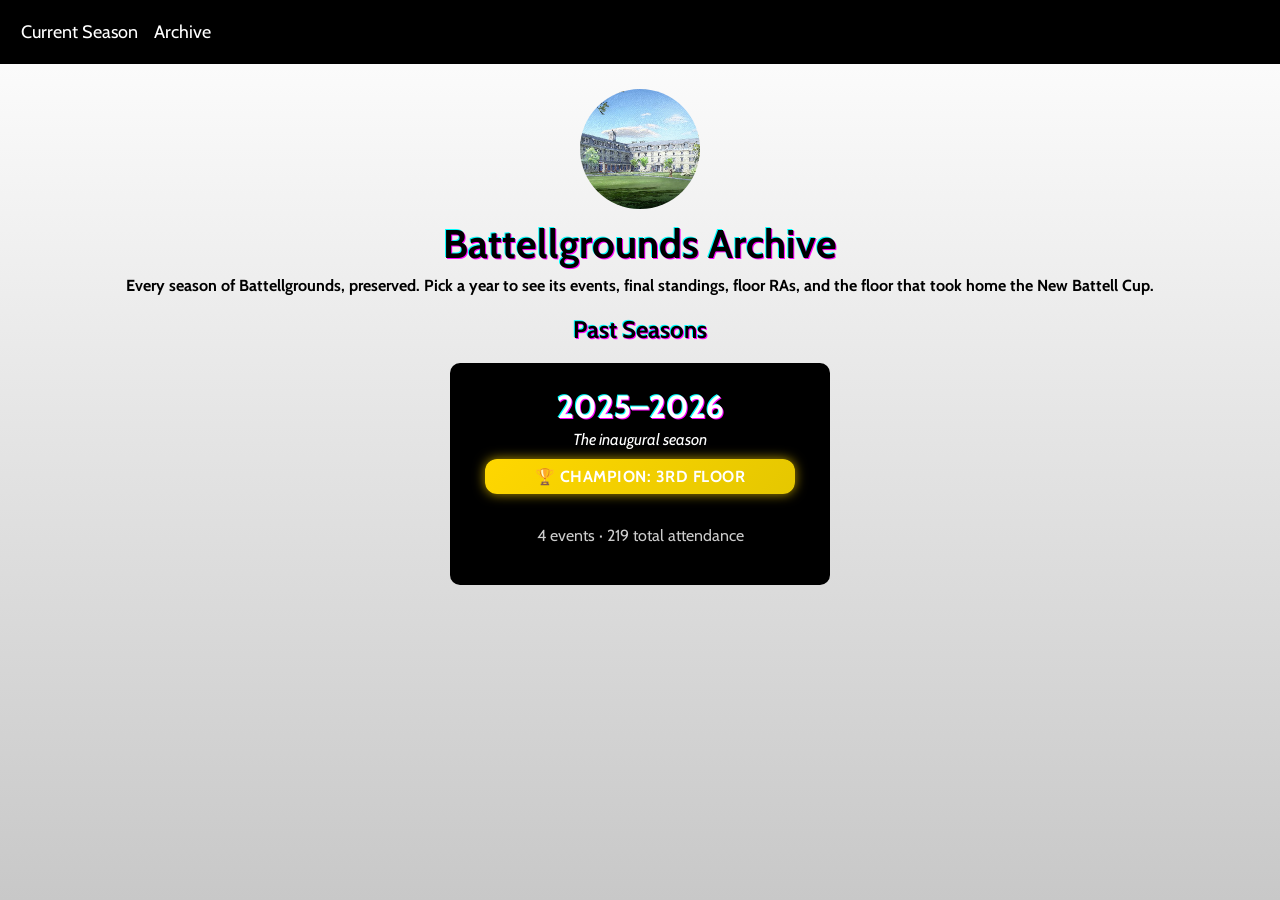
==== archive.html @ 854cfc61 "2026-2027 UPDATE" ====
<!DOCTYPE html>
<html lang="en">
  <head>
    <meta charset="UTF-8" />
    <meta name="viewport" content="width=device-width">
    <link href="style-2026-9-30.css" rel="stylesheet" type="text/css" />
    <link href="archive/archive.css" rel="stylesheet" type="text/css" />
    <title>Battellgrounds Archive</title>
  </head>

  <body>
    <nav>
      <a href="index.html" class="nav-bar">Current Season</a>
      <a href="archive.html" class="nav-bar">Archive</a>
    </nav>

    <div class="header">
      <img id="cup-logo" src="assets/Battell.jpg" alt="Logo">
      <h1 class="header-text">Battellgrounds Archive</h1>
    </div>

    <section id="about">
      <h4>
        Every season of Battellgrounds, preserved. Pick a year to see its events,
        final standings, floor RAs, and the floor that took home the New Battell Cup.
      </h4>
    </section>

    <section>
      <h2>Past Seasons</h2>
      <div id="seasons-container" class="season-list"></div>
    </section>

    <script type="module" src="archive/archive.js"></script>
  </body>
</html>
---- style-2026-9-30.css ----
@import url('https://fonts.googleapis.com/css2?family=Cabin:wght@400;500;600;700&display=swap');

/* ---------------- Root Variables ---------------- */
:root {
    --cyan: #00ffff;
    --magenta: #ff00ff;
    --header-bg: #000000;
}

/* ---------------- Body ---------------- */
body {
    font-family: 'Cabin', monospace;
    background:  linear-gradient( #ffffff, #c8c8c8);
    color:  #000000; 
    text-align: center;
    padding: 20px;
    margin: 0;
    scroll-behavior: smooth;
    min-height: 100vh;
    margin: 0;
    padding: 0;
    width: 100%;
}

/* ---------------- Header ---------------- */
.header {        
    display: flex; 
    flex-direction: column;
    justify-content: center; /* horizontally centers children */
    align-items: center;     /* vertically centers children */
    margin-top: 25px;
    flex-direction: column;
    gap: 10px;                  /* space between logo and title */ 
}



/* Logo image */
#cup-logo {
    width: 120px;
    height: 120px;
    border-radius: 50%;
    object-fit: cover;
    transition: transform 0.3s ease-in-out;
    size: 50%;
}

/* Header text */
.header h1 {
    font-size: 2.5em;
    font-weight: 700;
    text-shadow: 1px 1px var(--magenta), -1px -1px var(--cyan);
    margin: 0;               /* remove extra margins */
}

/* Navbar (right side) */
nav {
    margin-left: auto;          /* push navbar to the right */
    display: flex;
    background-color: var(--header-bg);
    padding: 1%;                /* space between links */
}


#cup-logo:hover {
    transform: scale(1.1);
}

/* ---------------- Typography ---------------- */
h2 {
    text-align: center;
    text-shadow: 1px 1px var(--magenta), -1px -1px var(--cyan);
}

p {
    font-family: 'Cabin', monospace;
    text-align: center;
}

h4 {
    margin: 8px;
}


/* ---------------- Navigation ---------------- */


nav a {
    color: white;
    text-decoration: none;
    padding: 8px;
    font-size: large;
    border-radius: 10px;
    transition: all 0.3s ease;
}

nav a:hover {
    background-color: rgba(255, 0, 255, 0.2);
    text-shadow: 0px 0px 8px var(--magenta), 0px 0px 12px var(--cyan);
    transform: scale(1.05);
}

/* ---------------- Event Cards ---------------- */



.event-card h2 {
    text-shadow: 1px 1px var(--magenta), -1px -1px var(--cyan);
    color: #ffffff;
}

.event-card p {
    color: #ffffff;
}

.event-card:hover {
    cursor: pointer;
    transform: scale(1.05);
    z-index: 10;
}

.event-img {
    width: 100%;
    border-radius: 10px;
    box-shadow: 0 0 5px #000000;
    transition: transform 0.3s ease, box-shadow 0.3s ease;
}

.event-img:hover {
    transform: scale(1.05);
    box-shadow: 0 0 10px var(--magenta), 0 0 15px var(--cyan);
}

/* ---------------- Buttons ---------------- */
button {
    font-family: 'Cabin', monospace;
    background-color: #202020;
    padding: 12px 25px;
    margin: 2%;
    border-radius: 10px;
    border: 2px solid rgba(255,255,255,0.3);
    font-weight: bold;
    cursor: pointer;
    text-transform: uppercase;
    transition: all 0.3s ease;
}

button:hover {
    color: #000;
    transform: scale(1.05);
}

/* ---------------- Glitch Animation ---------------- */
@keyframes glitch {
    0% { text-shadow: 2px 2px var(--magenta), -2px -2px var(--cyan); }
    50% { text-shadow: -2px -2px var(--magenta), 2px 2px var(--cyan); }
    100% { text-shadow: 2px -2px var(--magenta), -2px 2px var(--cyan); }
}

.glitch {
    display: inline-block;
    animation: glitch 0.5s infinite alternate;
}

.attendees {
  background: linear-gradient(135deg, #1e90ff, #00c3ff); /* blue gradient */
  box-shadow: 0 2px 6px rgba(0, 0, 0, 0.4);
  width: 80%; 
  display: inline-block; 
  font-weight: bold;
  font-size: 1rem;
  padding: 0.5rem 1rem;
  border-radius: 12px;
  text-align: center;
  margin-top: 5px;
  letter-spacing: 0.5px;
  text-transform: uppercase;
}

.winning-floor {
  background: linear-gradient(135deg, gold, #e5c700);
  color: #000;
  font-weight: bold;
  font-size: 1rem;
  padding: 0.5rem 1rem;
  border-radius: 12px;
  text-align: center;
  margin-top: 10px;
  display: inline-block; 
  box-shadow: 0 0 12px rgba(255, 215, 0, 0.7);
  letter-spacing: 0.5px;
  text-transform: uppercase;
  width: 80%
}

ul {
  list-style-type: none;
  padding: 0;
  margin: 0;
}


.carousel-wrapper {
  overflow: hidden;
  width: 100%;
}

#events-container {
  display: flex;
  transition: transform 0.4s ease;
  gap: 1rem;
}

.event-card {
  flex: 0 0 85%;   /* Mobile: 1 per view */
  box-sizing: border-box;
  margin: 1rem;
    background-color: rgb(0, 0, 0);
    width: 250px;
    border-radius: 10px;
    text-align: center;
    transition: transform 0.35s ease, box-shadow 0.35s ease;
}

@media (min-width: 768px) {
  .event-card {
    flex: 0 0 40%;   /* Tablet: 2 per view */
  }
}

@media (min-width: 1100px) {
  .event-card {
    flex: 0 0 28%;  /* Desktop: 3 per view */
  }
}

#prev-btn, #next-btn{
    padding: 1rem;
    background-color: rgb(0, 0, 0);
    border-radius: 10px;
    text-align: center;
    transition: transform 0.35s ease;
    color: white; 
    padding: 10px 25px; 
    font-size: 1.6rem; 

}

/* ---------------- Standings ---------------- */
.standings {
    max-width: 720px;
    margin: 1.5rem auto 2.5rem;
    padding: 0 16px;
    display: flex;
    flex-direction: column;
    gap: 0.75rem;
}

.standing-row {
    display: grid;
    grid-template-columns: auto 1fr auto;
    align-items: center;
    gap: 1rem;
    padding: 1rem 1.25rem;
    background-color: #000;
    color: #fff;
    border-radius: 12px;
    border: 2px solid transparent;
    transition: transform 0.3s ease, box-shadow 0.3s ease;
}

.standing-row:hover {
    transform: scale(1.02);
    box-shadow: 0 0 10px var(--magenta), 0 0 15px var(--cyan);
}

.standing-row.rank-1 {
    border-color: gold;
    box-shadow: 0 0 14px rgba(255, 215, 0, 0.45);
}

.standing-rank {
    width: 48px;
    height: 48px;
    border-radius: 50%;
    display: flex;
    align-items: center;
    justify-content: center;
    font-size: 1.3rem;
    font-weight: 700;
    background-color: #202020;
    border: 2px solid rgba(255, 255, 255, 0.3);
}

.rank-1 .standing-rank {
    background: linear-gradient(135deg, gold, #e5c700);
    border-color: gold;
    color: #000;
    box-shadow: 0 0 12px rgba(255, 215, 0, 0.7);
}

.rank-2 .standing-rank {
    background: linear-gradient(135deg, #f0f0f0, #a8a8a8);
    border-color: #d0d0d0;
    color: #000;
}

.rank-3 .standing-rank {
    background: linear-gradient(135deg, #e8a868, #b06a2c);
    border-color: #c97f3c;
    color: #000;
}

.standing-info {
    min-width: 0;
}

.standing-floor,
.standing-ras,
.standing-points {
    color: #fff;
    margin: 0;
}

.standing-floor {
    text-align: left;
    font-size: 1.25rem;
    font-weight: 700;
}

.standing-ras {
    text-align: left;
    margin-top: 0.2rem;
    font-size: 0.9rem;
    opacity: 0.75;
}

.standing-bar {
    height: 6px;
    margin-top: 0.6rem;
    border-radius: 3px;
    background-color: rgba(255, 255, 255, 0.12);
    overflow: hidden;
}

.standing-bar span {
    display: block;
    height: 100%;
    border-radius: 3px;
    background: linear-gradient(90deg, var(--cyan), var(--magenta));
}

.standing-points {
    text-align: right;
    font-size: 1.7rem;
    font-weight: 700;
    line-height: 1;
}

.standing-points small {
    display: block;
    margin-top: 0.3rem;
    font-size: 0.7rem;
    font-weight: 600;
    letter-spacing: 1px;
    text-transform: uppercase;
    opacity: 0.7;
}

.standings-note {
    font-style: italic;
    opacity: 0.75;
}

/* ---------------- Rules ---------------- */
.section-intro {
    max-width: 640px;
    margin: 0 auto;
    padding: 0 16px;
}

.rules {
    max-width: 720px;
    margin: 1.5rem auto 3rem;
    padding: 0 16px;
    display: grid;
    grid-template-columns: repeat(2, 1fr);
    gap: 1rem;
    text-align: left;
}

.rule-card {
    background-color: #000;
    color: #fff;
    border-radius: 12px;
    padding: 1.5rem;
}

.rule-card h3 {
    margin: 0 0 0.5rem;
    font-size: 1.3rem;
    text-shadow: 1px 1px var(--magenta), -1px -1px var(--cyan);
}

.rule-card p {
    color: #fff;
    text-align: left;
    margin: 0.5rem 0;
    line-height: 1.5;
}

.rule-card .rule-icon {
    font-size: 2rem;
    margin: 0 0 0.25rem;
}

.rule-wide {
    grid-column: 1 / -1;
}

.placement-points {
    display: grid;
    grid-template-columns: repeat(4, 1fr);
    gap: 0.5rem;
    margin-top: 1rem;
}

.placement {
    padding: 0.6rem 0.25rem;
    border-radius: 10px;
    background-color: #202020;
    border: 1px solid rgba(255, 255, 255, 0.25);
    color: #fff;
}

.rule-card .placement p {
    color: inherit;
    text-align: center;
    margin: 0;
}

.placement-place {
    font-size: 0.75rem;
    letter-spacing: 1px;
    text-transform: uppercase;
    opacity: 0.85;
}

.rule-card .placement .placement-value {
    font-size: 1.5rem;
    font-weight: 700;
    line-height: 1.2;
}

.placement-1 {
    background: linear-gradient(135deg, gold, #e5c700);
    border-color: gold;
    color: #000;
    box-shadow: 0 0 10px rgba(255, 215, 0, 0.5);
}

.placement-2 {
    background: linear-gradient(135deg, #f0f0f0, #a8a8a8);
    border-color: #d0d0d0;
    color: #000;
}

.placement-3 {
    background: linear-gradient(135deg, #e8a868, #b06a2c);
    border-color: #c97f3c;
    color: #000;
}

.fine-print li {
    position: relative;
    padding-left: 1.5rem;
    margin: 0.5rem 0;
    line-height: 1.5;
}

.fine-print li::before {
    content: "▸";
    position: absolute;
    left: 0.25rem;
    color: var(--cyan);
}

@media (max-width: 480px) {
    .standing-row {
        gap: 0.75rem;
        padding: 0.85rem 1rem;
    }

    .standing-rank {
        width: 40px;
        height: 40px;
        font-size: 1.1rem;
    }

    .standing-points {
        font-size: 1.4rem;
    }

    .placement-points {
        grid-template-columns: repeat(2, 1fr);
    }
}

@media (max-width: 640px) {
    .rules {
        grid-template-columns: 1fr;
    }
}
---- archive/archive.css ----
/* ---------------- Archive & Season Pages ---------------- */
/* Loaded after style-2026-9-30.css; reuses its variables, .winning-floor and .attendees */

section {
    padding: 0 16px;
}

.season-tagline {
    font-style: italic;
    margin: 0;
}

.season-meta {
    opacity: 0.8;
}

.muted {
    opacity: 0.6;
    font-style: italic;
}

/* ---------------- Season List ---------------- */
.season-list {
    display: flex;
    flex-wrap: wrap;
    justify-content: center;
    gap: 1.5rem;
    margin: 1rem auto 3rem;
}

.season-card {
    display: block;
    width: 100%;
    max-width: 380px;
    padding: 1.5rem 1rem;
    box-sizing: border-box;
    background-color: #000;
    color: #fff;
    text-decoration: none;
    border-radius: 10px;
    transition: transform 0.35s ease, box-shadow 0.35s ease;
}

.season-card:hover {
    transform: scale(1.05);
    box-shadow: 0 0 10px var(--magenta), 0 0 15px var(--cyan);
}

.season-card p {
    color: #fff;
}

.season-title {
    font-size: 2rem;
    margin: 0 0 0.25rem;
}

/* ---------------- Champion Banner ---------------- */
.champion-banner {
    max-width: 520px;
    margin: 2rem auto;
    padding: 1.5rem 1rem;
    background-color: #000;
    color: #fff;
    border-radius: 12px;
    box-shadow: 0 0 18px rgba(255, 215, 0, 0.6);
    border: 2px solid gold;
}

.champion-banner p {
    color: #fff;
    margin: 0.4rem 0;
}

.champion-label {
    text-transform: uppercase;
    letter-spacing: 2px;
    color: gold !important;
    font-weight: 700;
}

.champion-floor {
    font-size: 2.4rem;
    margin: 0.5rem 0;
}

.champion-points {
    font-size: 1.3rem;
    font-weight: 600;
}

/* ---------------- Event Grid ---------------- */
.archive-events {
    display: grid;
    grid-template-columns: repeat(auto-fit, minmax(260px, 1fr));
    gap: 1.5rem;
    max-width: 1200px;
    margin: 1rem auto 2rem;
}

.archive-event {
    display: flex;
    flex-direction: column;
    align-items: center;
    background-color: #000;
    border-radius: 10px;
    padding: 0.5rem 1rem 1rem;
    transition: transform 0.35s ease;
}

.archive-event:hover {
    transform: scale(1.03);
}

.archive-event h2 {
    color: #fff;
}

.archive-event p {
    color: #fff;
}

.archive-event .winning-floor {
    color: #000;
    margin-top: auto; /* pin badges to the bottom so they line up across cards */
}

/* ---------------- Scoring & Footer ---------------- */
.back-link {
    margin: 2rem 0 3rem;
}

.back-link a {
    color: #000;
    font-weight: 700;
}

@media (max-width: 600px) {
    nav {
        flex-wrap: wrap;
        justify-content: center;
    }
}
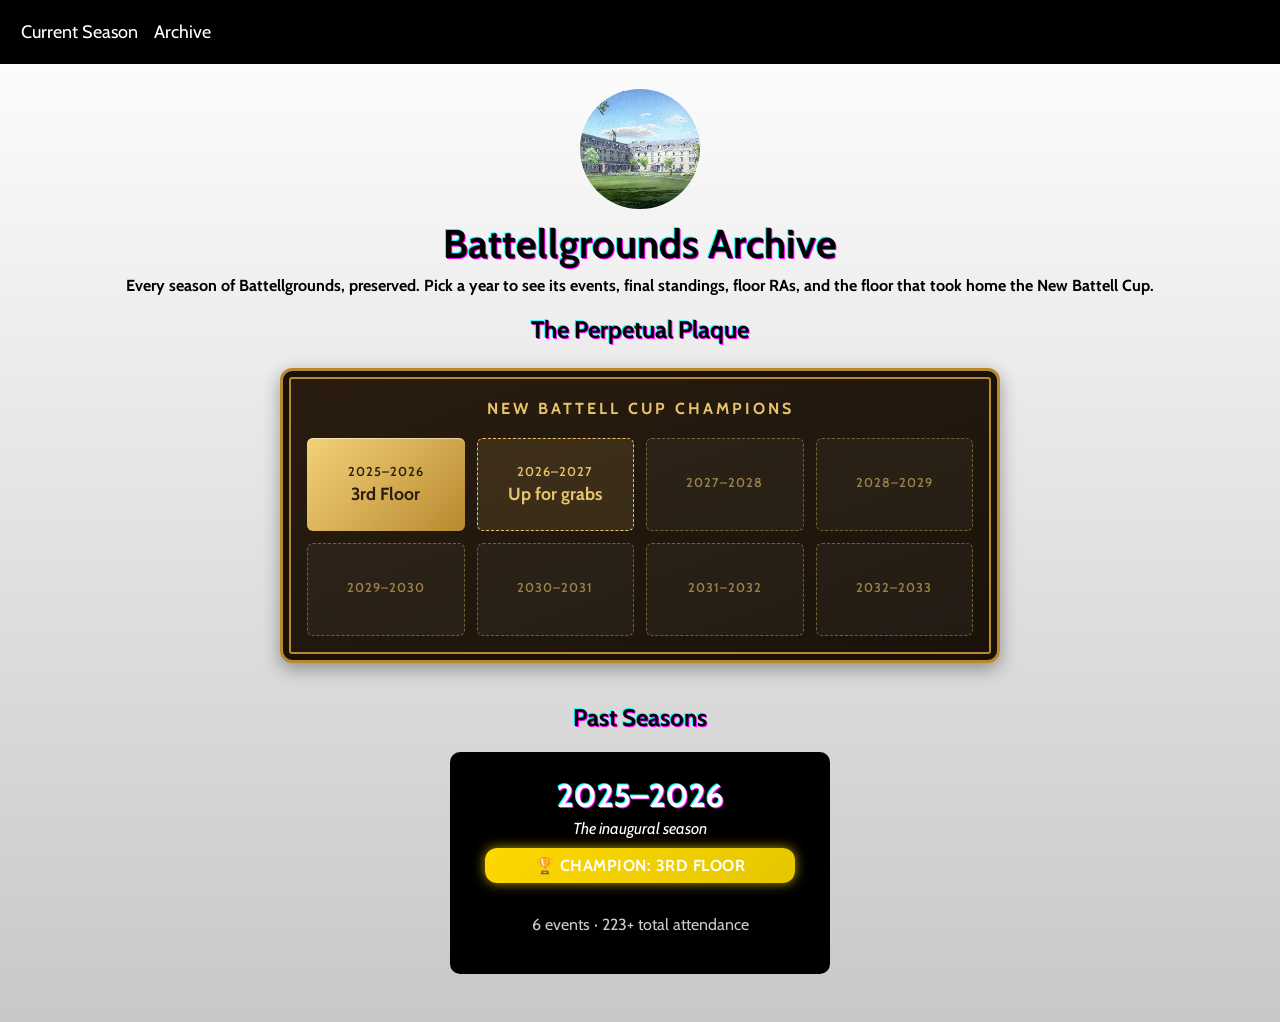
==== commit 583cb7b7: "Archive past seasons and set up the 2026-2027 season - Move all season data to JSON in data/, fetche" ====
--- a/archive.html
+++ b/archive.html
@@ -2,13 +2,13 @@
 <html lang="en">
   <head>
     <meta charset="UTF-8" />
-    <meta name="viewport" content="width=device-width">
-    <link href="style-2026-9-30.css" rel="stylesheet" type="text/css" />
-    <link href="archive/archive.css" rel="stylesheet" type="text/css" />
+    <meta name="viewport" content="width=device-width, initial-scale=1">
+    <!-- When you change code or styles, bump ?v= here and in index.html and season.html -->
+    <link href="style.css?v=3" rel="stylesheet" type="text/css" />
     <title>Battellgrounds Archive</title>
   </head>
 
-  <body>
+  <body data-page="archive" class="subpage">
     <nav>
       <a href="index.html" class="nav-bar">Current Season</a>
       <a href="archive.html" class="nav-bar">Archive</a>
@@ -26,11 +26,19 @@
       </h4>
     </section>
 
+    <section id="plaque">
+      <h2>The Perpetual Plaque</h2>
+      <div class="plaque">
+        <p class="plaque-title">New Battell Cup Champions</p>
+        <div class="plaque-slots" id="plaque-slots"></div>
+      </div>
+    </section>
+
     <section>
       <h2>Past Seasons</h2>
       <div id="seasons-container" class="season-list"></div>
     </section>
 
-    <script type="module" src="archive/archive.js"></script>
+    <script type="module" src="js/app.js?v=3"></script>
   </body>
 </html>
--- a/style.css
+++ b/style.css
@@ -0,0 +1,965 @@
+@import url('https://fonts.googleapis.com/css2?family=Cabin:wght@400;500;600;700&display=swap');
+
+/* ---------------- Root Variables ---------------- */
+:root {
+    --cyan: #00ffff;
+    --magenta: #ff00ff;
+    --header-bg: #000000;
+}
+
+/* ---------------- Body ---------------- */
+body {
+    font-family: 'Cabin', monospace;
+    background: linear-gradient(#ffffff, #c8c8c8);
+    color: #000000;
+    text-align: center;
+    scroll-behavior: smooth;
+    min-height: 100vh;
+    margin: 0;
+    padding: 0;
+    width: 100%;
+}
+
+/* ---------------- Header ---------------- */
+.header {        
+    display: flex; 
+    flex-direction: column;
+    justify-content: center; /* horizontally centers children */
+    align-items: center;     /* vertically centers children */
+    margin-top: 25px;
+    flex-direction: column;
+    gap: 10px;                  /* space between logo and title */ 
+}
+
+
+
+/* Logo image */
+#cup-logo {
+    width: 120px;
+    height: 120px;
+    border-radius: 50%;
+    object-fit: cover;
+    transition: transform 0.3s ease-in-out;
+    size: 50%;
+}
+
+/* Header text */
+.header h1 {
+    font-size: 2.5em;
+    font-weight: 700;
+    text-shadow: 1px 1px var(--magenta), -1px -1px var(--cyan);
+    margin: 0;               /* remove extra margins */
+}
+
+/* Navbar (right side) */
+nav {
+    margin-left: auto;          /* push navbar to the right */
+    display: flex;
+    background-color: var(--header-bg);
+    padding: 1%;                /* space between links */
+}
+
+
+#cup-logo:hover {
+    transform: scale(1.1);
+}
+
+/* ---------------- Typography ---------------- */
+h2 {
+    text-align: center;
+    text-shadow: 1px 1px var(--magenta), -1px -1px var(--cyan);
+}
+
+p {
+    font-family: 'Cabin', monospace;
+    text-align: center;
+}
+
+h4 {
+    margin: 8px;
+}
+
+
+/* ---------------- Navigation ---------------- */
+
+
+nav a {
+    color: white;
+    text-decoration: none;
+    padding: 8px;
+    font-size: large;
+    border-radius: 10px;
+    transition: all 0.3s ease;
+}
+
+nav a:hover {
+    background-color: rgba(255, 0, 255, 0.2);
+    text-shadow: 0px 0px 8px var(--magenta), 0px 0px 12px var(--cyan);
+    transform: scale(1.05);
+}
+
+/* ---------------- Event Cards ---------------- */
+
+
+
+.event-card h2 {
+    text-shadow: 1px 1px var(--magenta), -1px -1px var(--cyan);
+    color: #ffffff;
+}
+
+.event-card p {
+    color: #ffffff;
+}
+
+.event-card:hover {
+    cursor: pointer;
+    transform: scale(1.05);
+    z-index: 10;
+}
+
+.event-img {
+    width: 100%;
+    border-radius: 10px;
+    box-shadow: 0 0 5px #000000;
+    transition: transform 0.3s ease, box-shadow 0.3s ease;
+}
+
+.event-img:hover {
+    transform: scale(1.05);
+    box-shadow: 0 0 10px var(--magenta), 0 0 15px var(--cyan);
+}
+
+/* ---------------- Buttons ---------------- */
+button {
+    font-family: 'Cabin', monospace;
+    background-color: #202020;
+    padding: 12px 25px;
+    margin: 2%;
+    border-radius: 10px;
+    border: 2px solid rgba(255,255,255,0.3);
+    font-weight: bold;
+    cursor: pointer;
+    text-transform: uppercase;
+    transition: all 0.3s ease;
+}
+
+button:hover {
+    color: #000;
+    transform: scale(1.05);
+}
+
+/* ---------------- Glitch Animation ---------------- */
+@keyframes glitch {
+    0% { text-shadow: 2px 2px var(--magenta), -2px -2px var(--cyan); }
+    50% { text-shadow: -2px -2px var(--magenta), 2px 2px var(--cyan); }
+    100% { text-shadow: 2px -2px var(--magenta), -2px 2px var(--cyan); }
+}
+
+.glitch {
+    display: inline-block;
+    animation: glitch 0.5s infinite alternate;
+}
+
+.attendees {
+  background: linear-gradient(135deg, #1e90ff, #00c3ff); /* blue gradient */
+  box-shadow: 0 2px 6px rgba(0, 0, 0, 0.4);
+  width: 80%; 
+  display: inline-block; 
+  font-weight: bold;
+  font-size: 1rem;
+  padding: 0.5rem 1rem;
+  border-radius: 12px;
+  text-align: center;
+  margin-top: 5px;
+  letter-spacing: 0.5px;
+  text-transform: uppercase;
+}
+
+.winning-floor {
+  background: linear-gradient(135deg, gold, #e5c700);
+  color: #000;
+  font-weight: bold;
+  font-size: 1rem;
+  padding: 0.5rem 1rem;
+  border-radius: 12px;
+  text-align: center;
+  margin-top: 10px;
+  display: inline-block; 
+  box-shadow: 0 0 12px rgba(255, 215, 0, 0.7);
+  letter-spacing: 0.5px;
+  text-transform: uppercase;
+  width: 80%
+}
+
+ul {
+  list-style-type: none;
+  padding: 0;
+  margin: 0;
+}
+
+
+.carousel-wrapper {
+  overflow: hidden;
+  width: 100%;
+}
+
+#events-container {
+  display: flex;
+  transition: transform 0.4s ease;
+  gap: 1rem;
+}
+
+.event-card {
+  flex: 0 0 85%;   /* Mobile: 1 per view */
+  box-sizing: border-box;
+  margin: 1rem;
+    background-color: rgb(0, 0, 0);
+    width: 250px;
+    border-radius: 10px;
+    text-align: center;
+    transition: transform 0.35s ease, box-shadow 0.35s ease;
+}
+
+@media (min-width: 768px) {
+  .event-card {
+    flex: 0 0 40%;   /* Tablet: 2 per view */
+  }
+}
+
+@media (min-width: 1100px) {
+  .event-card {
+    flex: 0 0 28%;  /* Desktop: 3 per view */
+  }
+}
+
+#prev-btn, #next-btn{
+    padding: 1rem;
+    background-color: rgb(0, 0, 0);
+    border-radius: 10px;
+    text-align: center;
+    transition: transform 0.35s ease;
+    color: white; 
+    padding: 10px 25px; 
+    font-size: 1.6rem; 
+
+}
+
+/* ---------------- Standings ---------------- */
+.standings {
+    max-width: 720px;
+    margin: 1.5rem auto 2.5rem;
+    padding: 0 16px;
+    display: flex;
+    flex-direction: column;
+    gap: 0.75rem;
+}
+
+.standing-row {
+    display: grid;
+    grid-template-columns: auto 1fr auto;
+    align-items: center;
+    gap: 1rem;
+    padding: 1rem 1.25rem;
+    background-color: #000;
+    color: #fff;
+    border-radius: 12px;
+    border: 2px solid transparent;
+    transition: transform 0.3s ease, box-shadow 0.3s ease;
+}
+
+.standing-row:hover {
+    transform: scale(1.02);
+    box-shadow: 0 0 10px var(--magenta), 0 0 15px var(--cyan);
+}
+
+.standing-row.rank-1 {
+    border-color: gold;
+    box-shadow: 0 0 14px rgba(255, 215, 0, 0.45);
+}
+
+.standing-rank {
+    width: 48px;
+    height: 48px;
+    border-radius: 50%;
+    display: flex;
+    align-items: center;
+    justify-content: center;
+    font-size: 1.3rem;
+    font-weight: 700;
+    background-color: #202020;
+    border: 2px solid rgba(255, 255, 255, 0.3);
+}
+
+.rank-1 .standing-rank {
+    background: linear-gradient(135deg, gold, #e5c700);
+    border-color: gold;
+    color: #000;
+    box-shadow: 0 0 12px rgba(255, 215, 0, 0.7);
+}
+
+.rank-2 .standing-rank {
+    background: linear-gradient(135deg, #f0f0f0, #a8a8a8);
+    border-color: #d0d0d0;
+    color: #000;
+}
+
+.rank-3 .standing-rank {
+    background: linear-gradient(135deg, #e8a868, #b06a2c);
+    border-color: #c97f3c;
+    color: #000;
+}
+
+.standing-info {
+    min-width: 0;
+}
+
+.standing-floor,
+.standing-ras,
+.standing-points {
+    color: #fff;
+    margin: 0;
+}
+
+.standing-floor {
+    text-align: left;
+    font-size: 1.25rem;
+    font-weight: 700;
+}
+
+.standing-ras {
+    text-align: left;
+    margin-top: 0.2rem;
+    font-size: 0.9rem;
+    opacity: 0.75;
+}
+
+.standing-bar {
+    height: 6px;
+    margin-top: 0.6rem;
+    border-radius: 3px;
+    background-color: rgba(255, 255, 255, 0.12);
+    overflow: hidden;
+}
+
+.standing-bar span {
+    display: block;
+    height: 100%;
+    border-radius: 3px;
+    background: linear-gradient(90deg, var(--cyan), var(--magenta));
+}
+
+.standing-points {
+    text-align: right;
+    font-size: 1.7rem;
+    font-weight: 700;
+    line-height: 1;
+}
+
+.standing-points small {
+    display: block;
+    margin-top: 0.3rem;
+    font-size: 0.7rem;
+    font-weight: 600;
+    letter-spacing: 1px;
+    text-transform: uppercase;
+    opacity: 0.7;
+}
+
+.standings-note {
+    font-style: italic;
+    opacity: 0.75;
+}
+
+/* ---------------- Rules ---------------- */
+.section-intro {
+    max-width: 640px;
+    margin: 0 auto;
+    padding: 0 16px;
+}
+
+.rules {
+    max-width: 720px;
+    margin: 1.5rem auto 3rem;
+    padding: 0 16px;
+    display: grid;
+    grid-template-columns: repeat(2, 1fr);
+    gap: 1rem;
+    text-align: left;
+}
+
+.rule-card {
+    background-color: #000;
+    color: #fff;
+    border-radius: 12px;
+    padding: 1.5rem;
+}
+
+.rule-card h3 {
+    margin: 0 0 0.5rem;
+    font-size: 1.3rem;
+    text-shadow: 1px 1px var(--magenta), -1px -1px var(--cyan);
+}
+
+.rule-card p {
+    color: #fff;
+    text-align: left;
+    margin: 0.5rem 0;
+    line-height: 1.5;
+}
+
+.rule-card .rule-icon {
+    font-size: 2rem;
+    margin: 0 0 0.25rem;
+}
+
+.rule-wide {
+    grid-column: 1 / -1;
+}
+
+.rule-card .rule-callout {
+    margin-top: 1rem;
+    padding: 0.75rem 1rem;
+    border-left: 3px solid var(--cyan);
+    border-radius: 6px;
+    background-color: rgba(0, 255, 255, 0.08);
+}
+
+.rule-prize {
+    border: 2px solid gold;
+    box-shadow: 0 0 14px rgba(255, 215, 0, 0.45);
+}
+
+.rule-prize h3 {
+    color: gold;
+}
+
+.placement-points {
+    display: grid;
+    grid-template-columns: repeat(4, 1fr);
+    gap: 0.5rem;
+    margin-top: 1rem;
+}
+
+.placement {
+    padding: 0.6rem 0.25rem;
+    border-radius: 10px;
+    background-color: #202020;
+    border: 1px solid rgba(255, 255, 255, 0.25);
+    color: #fff;
+}
+
+.rule-card .placement p {
+    color: inherit;
+    text-align: center;
+    margin: 0;
+}
+
+.placement-place {
+    font-size: 0.75rem;
+    letter-spacing: 1px;
+    text-transform: uppercase;
+    opacity: 0.85;
+}
+
+.rule-card .placement .placement-value {
+    font-size: 1.5rem;
+    font-weight: 700;
+    line-height: 1.2;
+}
+
+.placement-1 {
+    background: linear-gradient(135deg, gold, #e5c700);
+    border-color: gold;
+    color: #000;
+    box-shadow: 0 0 10px rgba(255, 215, 0, 0.5);
+}
+
+.placement-2 {
+    background: linear-gradient(135deg, #f0f0f0, #a8a8a8);
+    border-color: #d0d0d0;
+    color: #000;
+}
+
+.placement-3 {
+    background: linear-gradient(135deg, #e8a868, #b06a2c);
+    border-color: #c97f3c;
+    color: #000;
+}
+
+.fine-print li {
+    position: relative;
+    padding-left: 1.5rem;
+    margin: 0.5rem 0;
+    line-height: 1.5;
+}
+
+.fine-print li::before {
+    content: "▸";
+    position: absolute;
+    left: 0.25rem;
+    color: var(--cyan);
+}
+
+@media (max-width: 480px) {
+    .standing-row {
+        gap: 0.75rem;
+        padding: 0.85rem 1rem;
+    }
+
+    .standing-rank {
+        width: 40px;
+        height: 40px;
+        font-size: 1.1rem;
+    }
+
+    .standing-points {
+        font-size: 1.4rem;
+    }
+
+    .placement-points {
+        grid-template-columns: repeat(2, 1fr);
+    }
+}
+
+@media (max-width: 640px) {
+    .rules {
+        grid-template-columns: 1fr;
+    }
+}
+
+/* ================= Archive & Season Pages ================= */
+.subpage section {
+    padding: 0 16px;
+}
+
+.season-tagline {
+    font-style: italic;
+    margin: 0;
+}
+
+.season-meta {
+    opacity: 0.8;
+}
+
+.muted {
+    opacity: 0.6;
+    font-style: italic;
+}
+
+/* ---------------- Season List ---------------- */
+.season-list {
+    display: flex;
+    flex-wrap: wrap;
+    justify-content: center;
+    gap: 1.5rem;
+    margin: 1rem auto 3rem;
+}
+
+.season-card {
+    display: block;
+    width: 100%;
+    max-width: 380px;
+    padding: 1.5rem 1rem;
+    box-sizing: border-box;
+    background-color: #000;
+    color: #fff;
+    text-decoration: none;
+    border-radius: 10px;
+    transition: transform 0.35s ease, box-shadow 0.35s ease;
+}
+
+.season-card:hover {
+    transform: scale(1.05);
+    box-shadow: 0 0 10px var(--magenta), 0 0 15px var(--cyan);
+}
+
+.season-card p {
+    color: #fff;
+}
+
+.season-title {
+    font-size: 2rem;
+    margin: 0 0 0.25rem;
+}
+
+/* ---------------- Champion Banner ---------------- */
+.champion-banner {
+    max-width: 520px;
+    margin: 2rem auto;
+    padding: 1.5rem 1rem;
+    background-color: #000;
+    color: #fff;
+    border-radius: 12px;
+    box-shadow: 0 0 18px rgba(255, 215, 0, 0.6);
+    border: 2px solid gold;
+}
+
+.champion-banner p {
+    color: #fff;
+    margin: 0.4rem 0;
+}
+
+.champion-label {
+    text-transform: uppercase;
+    letter-spacing: 2px;
+    color: gold !important;
+    font-weight: 700;
+}
+
+.champion-floor {
+    font-size: 2.4rem;
+    margin: 0.5rem 0;
+}
+
+.champion-points {
+    font-size: 1.3rem;
+    font-weight: 600;
+}
+
+/* ---------------- Event Grid ---------------- */
+.archive-events {
+    display: grid;
+    grid-template-columns: repeat(auto-fit, minmax(260px, 1fr));
+    gap: 1.5rem;
+    max-width: 1200px;
+    margin: 1rem auto 2rem;
+}
+
+.archive-event {
+    display: flex;
+    flex-direction: column;
+    align-items: center;
+    background-color: #000;
+    border-radius: 10px;
+    padding: 0.5rem 1rem 1rem;
+    transition: transform 0.35s ease;
+}
+
+.archive-event:hover {
+    transform: scale(1.03);
+}
+
+.archive-event h2 {
+    color: #fff;
+}
+
+.archive-event p {
+    color: #fff;
+}
+
+.archive-event .winning-floor {
+    color: #000;
+}
+
+.unrecorded {
+    background: #202020;
+    color: rgba(255, 255, 255, 0.6);
+    box-shadow: none;
+    border: 1px dashed rgba(255, 255, 255, 0.3);
+}
+
+/* ---------------- Scoring & Footer ---------------- */
+.back-link {
+    margin: 2rem 0 3rem;
+}
+
+.back-link a {
+    color: #000;
+    font-weight: 700;
+}
+
+/* ---------------- Event cards (shared) ---------------- */
+.event-card {
+    display: flex;
+    flex-direction: column;
+    align-items: center;
+    padding: 0 0.5rem 1rem;
+}
+
+/* Badges sit at the bottom so they line up across cards */
+.event-badges {
+    margin-top: auto;
+    width: 100%;
+    display: flex;
+    flex-direction: column;
+    align-items: center;
+}
+
+.event-card .winning-floor {
+    color: #000;
+}
+
+.event-card .unrecorded,
+.archive-event .unrecorded {
+    color: rgba(255, 255, 255, 0.6);
+}
+
+.calendar-btn {
+    width: 80%;
+    margin: 10px 0 0;
+    padding: 0.5rem 1rem;
+    color: #fff;
+    background-color: transparent;
+    border: 2px solid var(--cyan);
+    font-size: 0.85rem;
+}
+
+.calendar-btn:hover {
+    color: #000;
+    background-color: var(--cyan);
+}
+
+#photo-viewer {
+    max-width: min(92vw, 1000px);
+    padding: 0;
+    border: none;
+    border-radius: 12px;
+    background: #000;
+}
+
+#photo-viewer::backdrop {
+    background: rgba(0, 0, 0, 0.8);
+}
+
+#photo-viewer img {
+    display: block;
+    max-width: 100%;
+    max-height: 85vh;
+}
+
+.photo-close {
+    position: absolute;
+    top: 8px;
+    right: 8px;
+    margin: 0;
+    padding: 4px 12px;
+    color: #fff;
+}
+
+/* ---------------- Perpetual Plaque ---------------- */
+.plaque {
+    max-width: 720px;
+    margin: 1.5rem auto 2.5rem;
+    padding: 1.5rem;
+    box-sizing: border-box;
+    background: linear-gradient(160deg, #2a1d10, #1a120a);
+    border: 3px solid #b8892f;
+    border-radius: 12px;
+    box-shadow: inset 0 0 0 6px #1a120a, inset 0 0 0 8px #b8892f, 0 6px 18px rgba(0, 0, 0, 0.35);
+}
+
+.plaque p.plaque-title {
+    margin: 0.25rem 0 1.25rem;
+    color: #e8c46a;
+    font-weight: 700;
+    letter-spacing: 3px;
+    text-transform: uppercase;
+}
+
+.plaque-slots {
+    display: grid;
+    grid-template-columns: repeat(4, 1fr);
+    gap: 0.75rem;
+}
+
+.plaque-slot {
+    display: flex;
+    flex-direction: column;
+    justify-content: center;
+    gap: 0.25rem;
+    min-height: 72px;
+    padding: 0.6rem 0.4rem;
+    border-radius: 6px;
+    background: linear-gradient(135deg, #f3d27a, #b8892f);
+    color: #2a1d10;
+    text-decoration: none;
+    box-shadow: inset 0 1px 0 rgba(255, 255, 255, 0.5);
+    transition: transform 0.3s ease;
+}
+
+a.plaque-slot:hover {
+    transform: scale(1.05);
+}
+
+.plaque-year {
+    font-size: 0.8rem;
+    font-weight: 600;
+    letter-spacing: 1px;
+}
+
+.plaque-floor {
+    font-size: 1.1rem;
+    font-weight: 700;
+}
+
+.plaque-empty {
+    background: rgba(255, 255, 255, 0.04);
+    border: 1px dashed rgba(232, 196, 106, 0.4);
+    color: rgba(232, 196, 106, 0.6);
+    box-shadow: none;
+}
+
+.plaque-current {
+    background: rgba(232, 196, 106, 0.12);
+    border: 1px dashed #e8c46a;
+    color: #e8c46a;
+    box-shadow: none;
+}
+
+/* ---------------- Homepage plaque + archive link ---------------- */
+.champions-section {
+    padding: 0 16px;
+}
+
+.archive-teaser {
+    display: flex;
+    align-items: center;
+    gap: 1rem;
+    max-width: 720px;
+    margin: 0 auto 3rem;
+    padding: 1.25rem 1.5rem;
+    box-sizing: border-box;
+    background-color: #000;
+    color: #fff;
+    text-align: left;
+    text-decoration: none;
+    border-radius: 12px;
+    border: 2px solid transparent;
+    transition: transform 0.3s ease, box-shadow 0.3s ease, border-color 0.3s ease;
+}
+
+.archive-teaser:hover,
+.archive-teaser:focus-visible {
+    transform: scale(1.02);
+    border-color: var(--cyan);
+    box-shadow: 0 0 10px var(--magenta), 0 0 15px var(--cyan);
+}
+
+.archive-teaser-icon {
+    font-size: 2rem;
+}
+
+.archive-teaser-text {
+    display: flex;
+    flex-direction: column;
+    gap: 0.25rem;
+    flex: 1;
+}
+
+.archive-teaser-text strong {
+    font-size: 1.3rem;
+    text-shadow: 1px 1px var(--magenta), -1px -1px var(--cyan);
+}
+
+.archive-teaser-text span {
+    opacity: 0.8;
+    line-height: 1.4;
+}
+
+.archive-teaser-arrow {
+    font-size: 1.8rem;
+    color: var(--cyan);
+    transition: transform 0.3s ease;
+}
+
+.archive-teaser:hover .archive-teaser-arrow {
+    transform: translateX(4px);
+}
+
+/* ---------------- Gallery ---------------- */
+.gallery-section {
+    padding: 0 16px;
+}
+
+.gallery-grid {
+    display: grid;
+    grid-template-columns: repeat(auto-fill, minmax(180px, 1fr));
+    gap: 0.75rem;
+    max-width: 820px; /* up to 4 photos per row */
+    margin: 1.5rem auto 2.5rem;
+}
+
+.gallery-photo {
+    position: relative;
+    aspect-ratio: 1;
+    margin: 0;
+    padding: 0;
+    overflow: hidden;
+    border: none;
+    border-radius: 10px;
+    background: #000;
+}
+
+.gallery-photo img {
+    width: 100%;
+    height: 100%;
+    object-fit: cover;
+    display: block;
+    transition: transform 0.35s ease;
+}
+
+.gallery-photo:hover img {
+    transform: scale(1.06);
+}
+
+.gallery-photo:focus-visible {
+    outline: 3px solid var(--cyan);
+    outline-offset: 2px;
+}
+
+.gallery-caption {
+    position: absolute;
+    left: 0;
+    right: 0;
+    bottom: 0;
+    padding: 1.25rem 0.6rem 0.5rem;
+    background: linear-gradient(transparent, rgba(0, 0, 0, 0.8));
+    color: #fff;
+    font-size: 0.85rem;
+    font-weight: 600;
+    text-transform: none;
+    text-align: left;
+}
+
+@media (max-width: 480px) {
+    .gallery-grid {
+        grid-template-columns: repeat(2, 1fr);
+        gap: 0.5rem;
+    }
+}
+
+/* ---------------- Misc ---------------- */
+.record-notes {
+    max-width: 640px;
+    margin: 0 auto;
+    font-size: 0.9rem;
+    opacity: 0.8;
+}
+
+.record-notes li {
+    margin: 0.4rem 0;
+}
+
+.load-error {
+    max-width: 520px;
+    margin: 1.5rem auto;
+    padding: 1rem;
+    border-radius: 10px;
+    background: #000;
+    color: #fff;
+}
+
+[hidden] {
+    display: none !important;
+}
+
+@media (max-width: 600px) {
+    nav {
+        flex-wrap: wrap;
+        justify-content: center;
+    }
+
+    .plaque-slots {
+        grid-template-columns: repeat(2, 1fr);
+    }
+}
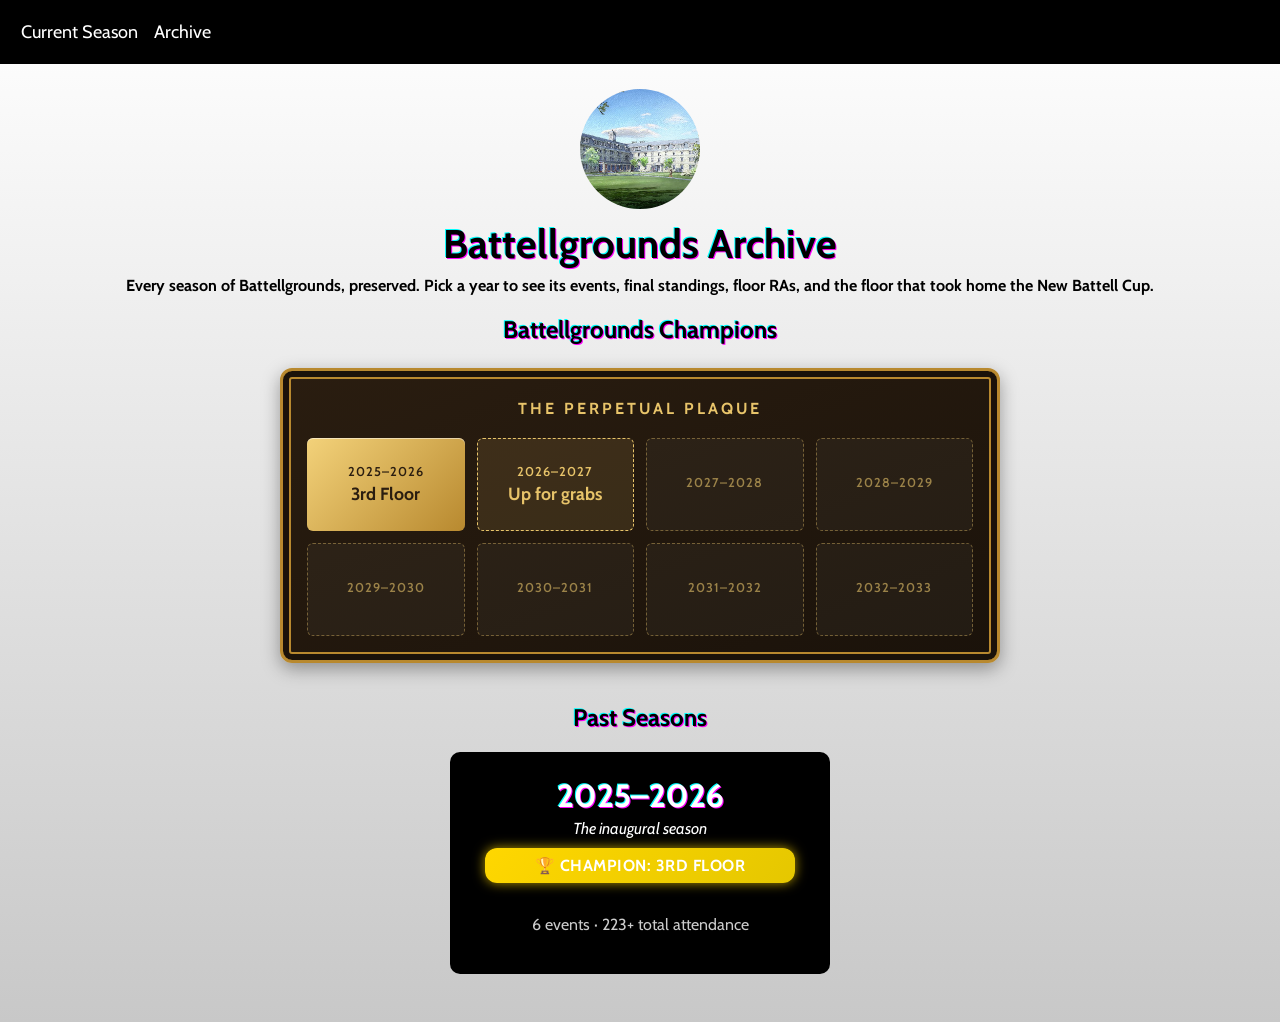
==== commit e627503c: "Rename plaque section to Battellgrounds Champions Co-Authored-By: Claude Opus 5.5 <noreply@anthropic" ====
--- a/archive.html
+++ b/archive.html
@@ -27,9 +27,9 @@
     </section>
 
     <section id="plaque">
-      <h2>The Perpetual Plaque</h2>
+      <h2>Battellgrounds Champions</h2>
       <div class="plaque">
-        <p class="plaque-title">New Battell Cup Champions</p>
+        <p class="plaque-title">The Perpetual Plaque</p>
         <div class="plaque-slots" id="plaque-slots"></div>
       </div>
     </section>
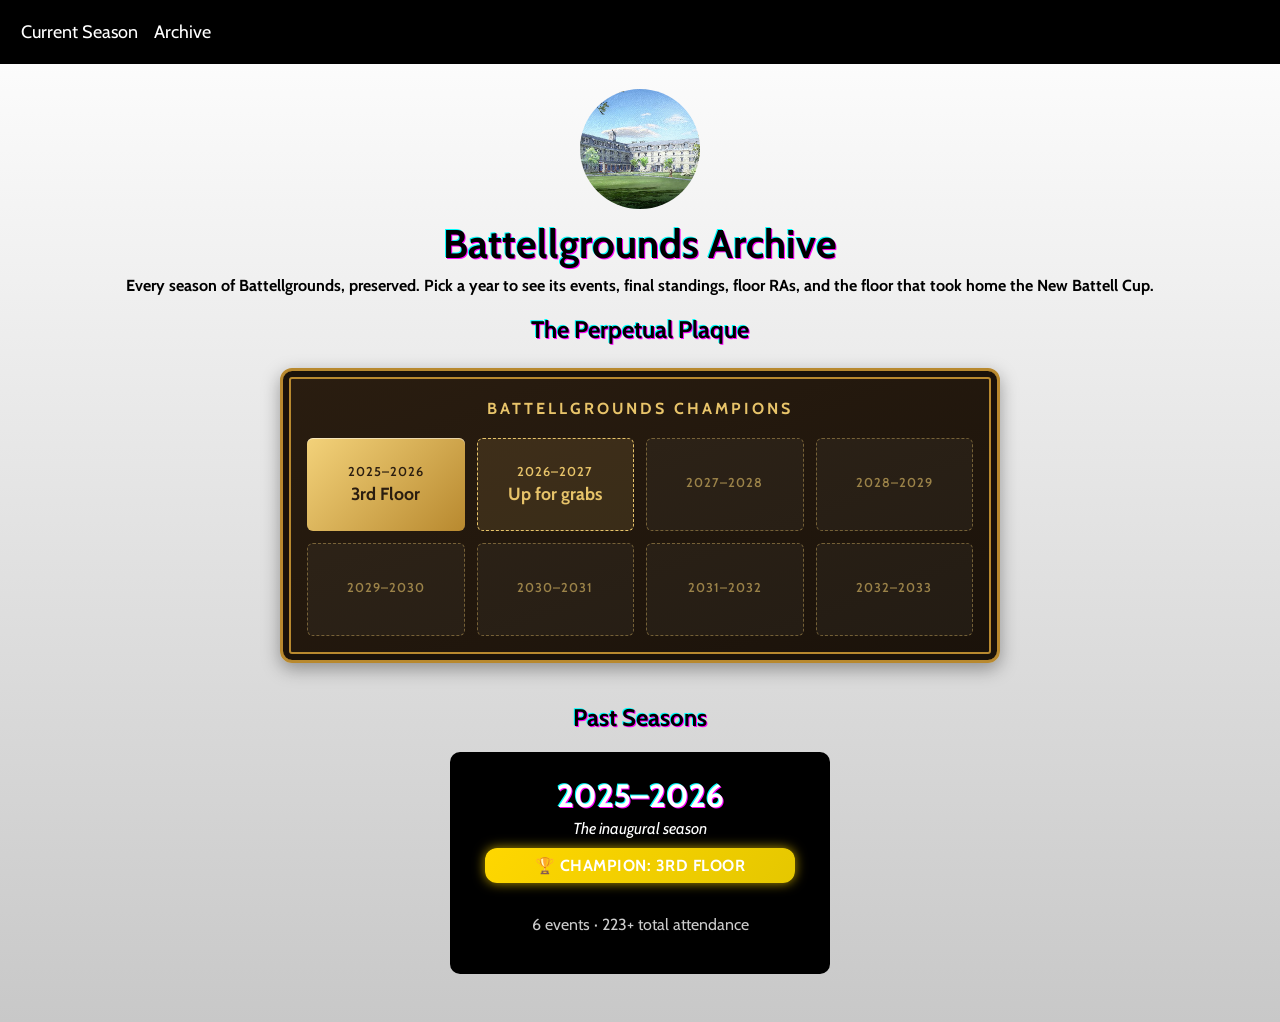
==== commit 54d90fb1: "Put Battellgrounds Champions on the plaque itself Co-Authored-By: Claude Opus 5.5 <noreply@anthropic" ====
--- a/archive.html
+++ b/archive.html
@@ -27,9 +27,9 @@
     </section>
 
     <section id="plaque">
-      <h2>Battellgrounds Champions</h2>
+      <h2>The Perpetual Plaque</h2>
       <div class="plaque">
-        <p class="plaque-title">The Perpetual Plaque</p>
+        <p class="plaque-title">Battellgrounds Champions</p>
         <div class="plaque-slots" id="plaque-slots"></div>
       </div>
     </section>
